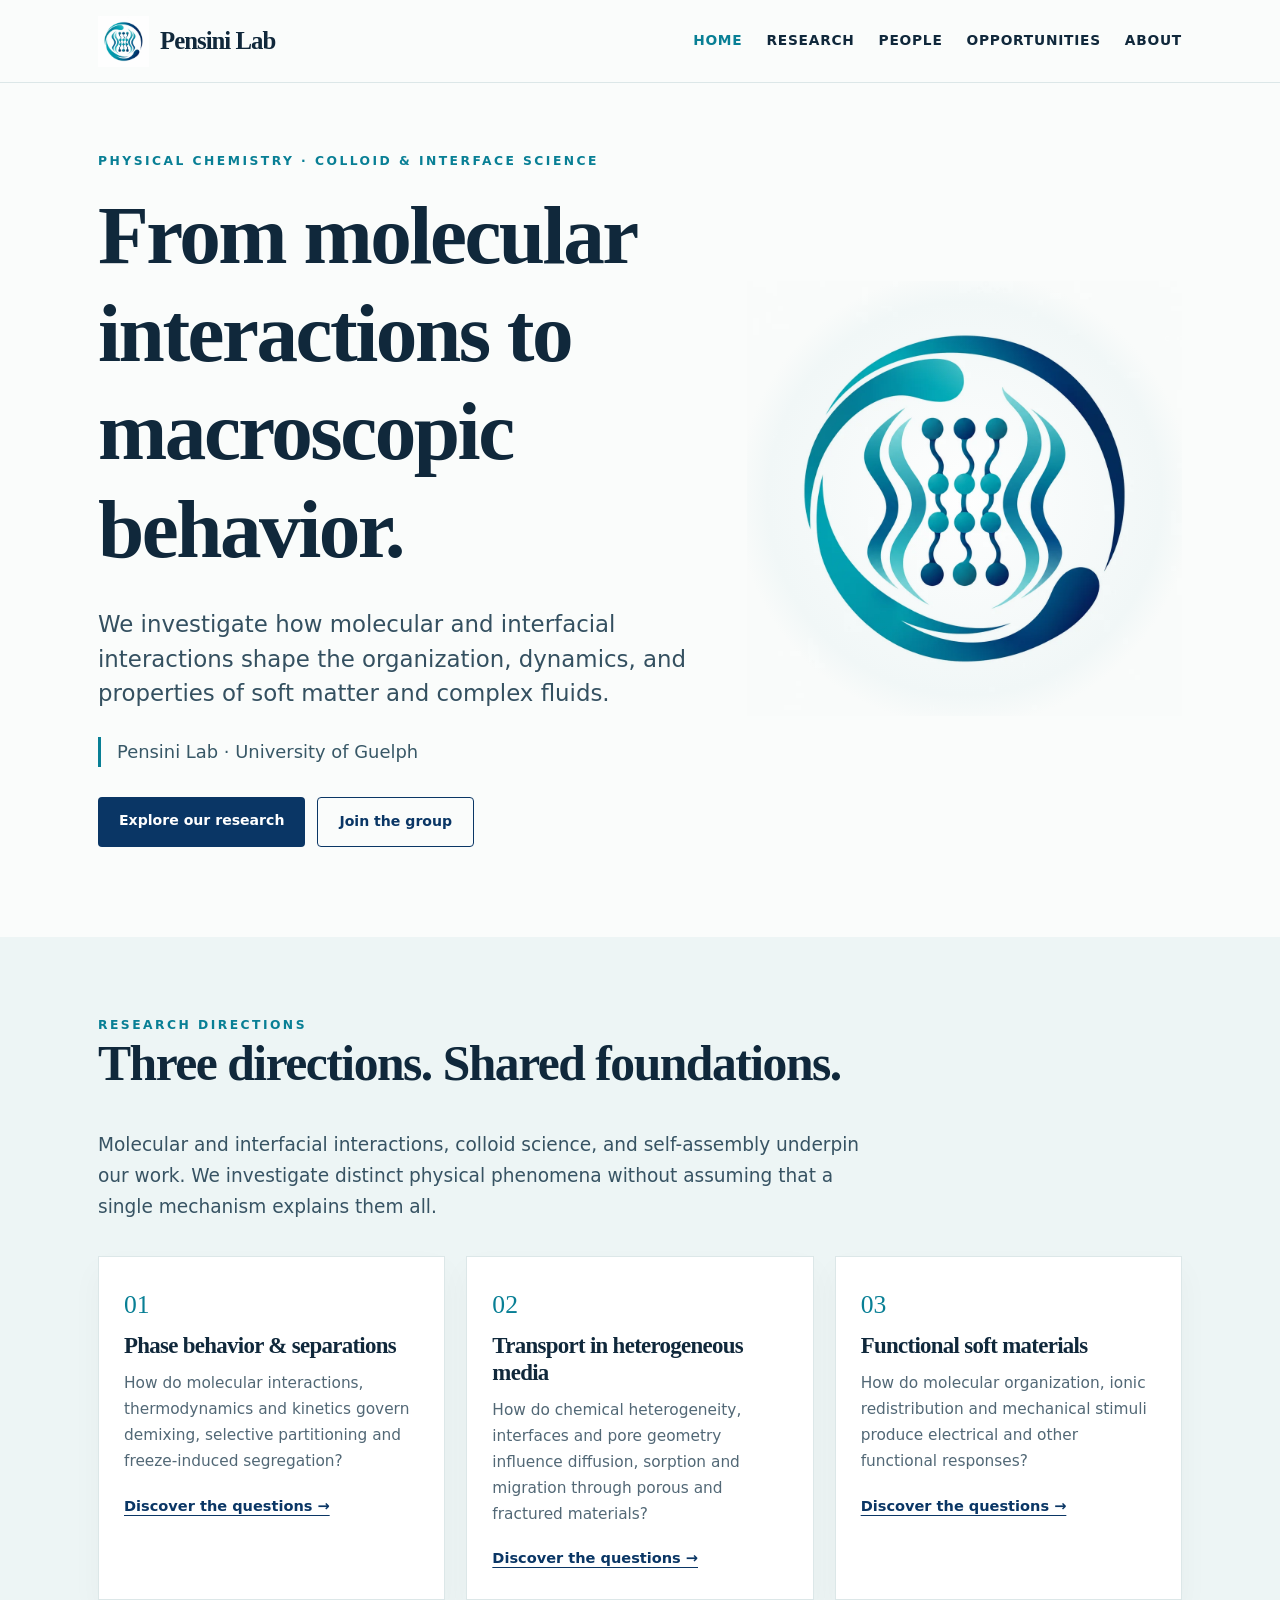
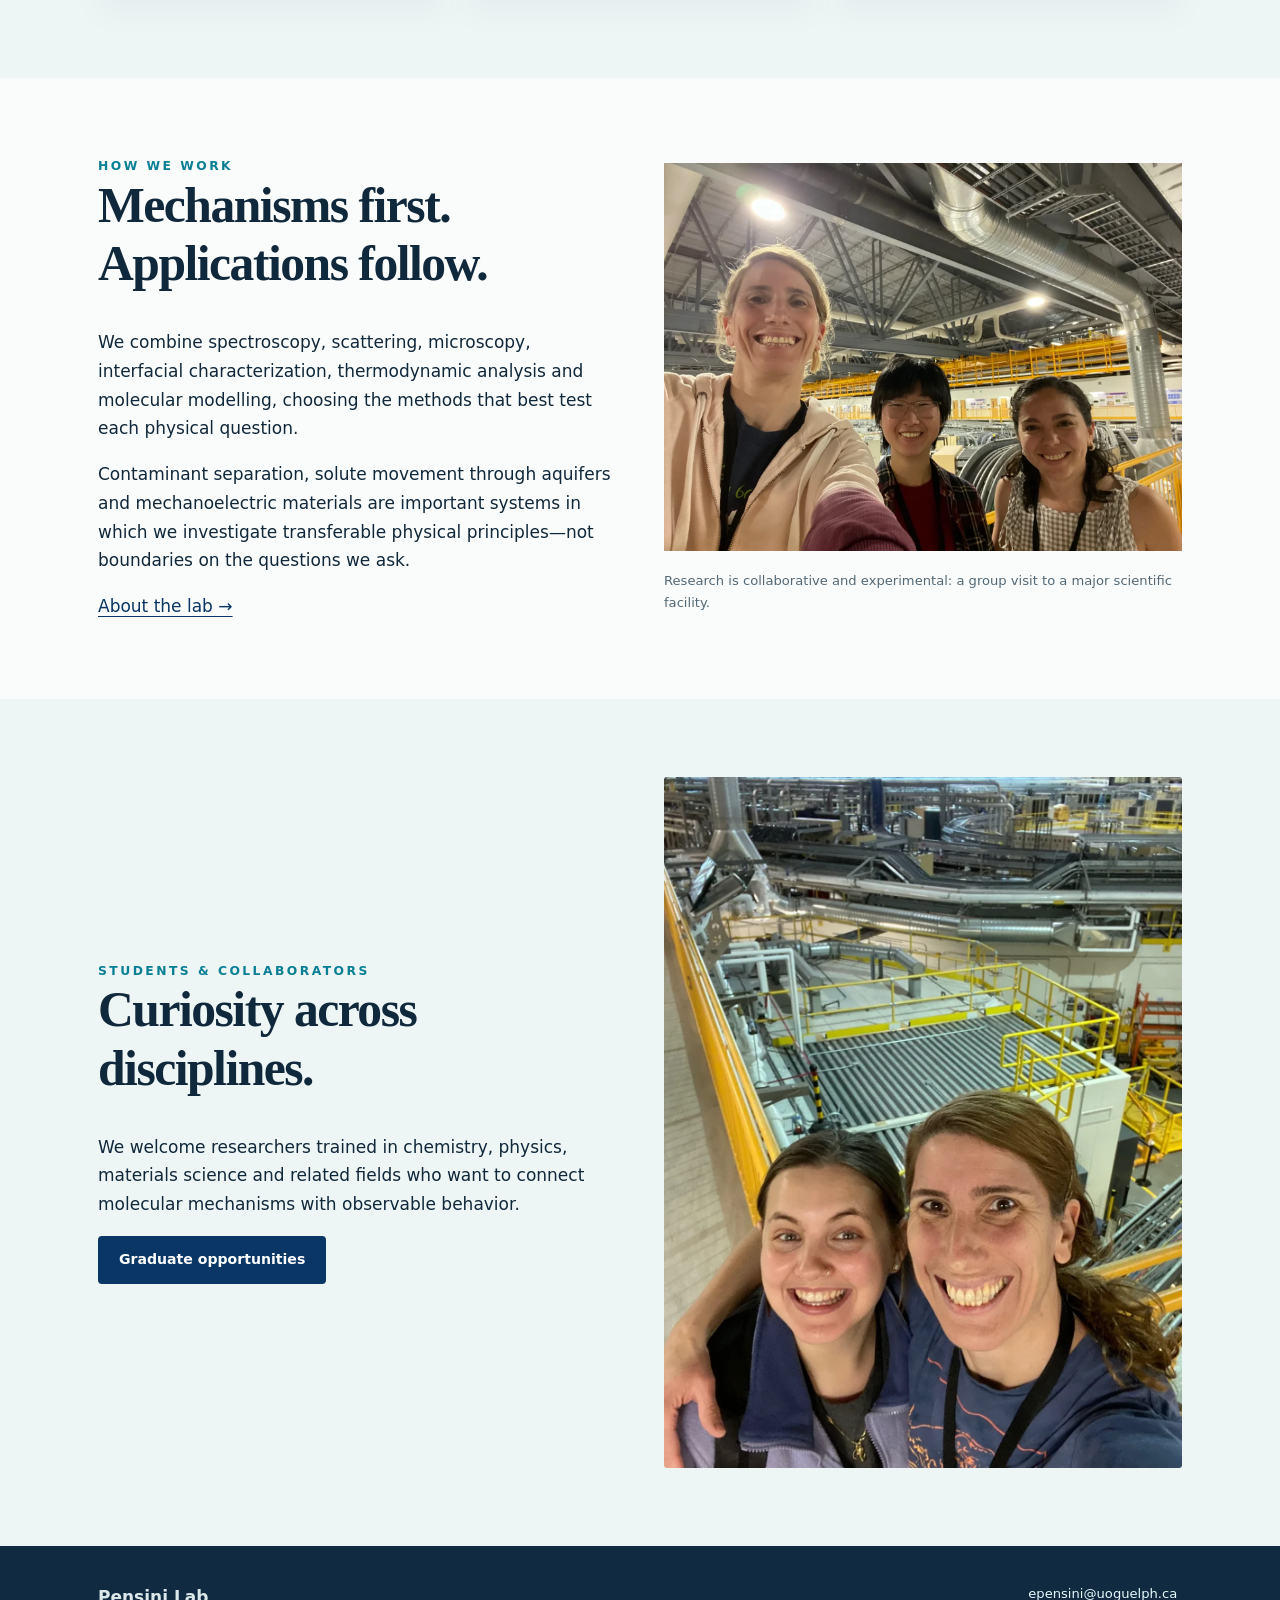
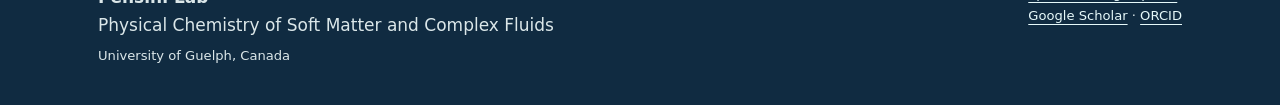
==== index.html @ 7b89d5fb "Add files via upload" ====
<!DOCTYPE html>

<html lang="en"><head><meta charset="utf-8"/><meta content="width=device-width, initial-scale=1" name="viewport"/><title>Physical Chemistry of Soft Matter and Complex Fluids | Pensini Lab</title><meta content="Pensini Lab at the University of Guelph investigates molecular interactions, colloid and interface science, phase separation, transport and mechanoelectric soft materials." name="description"/><meta content="#0a3665" name="theme-color"/><link href="assets/favicon.png" rel="icon"/><link href="assets/style.css" rel="stylesheet"/><style>
/* Embedded stylesheet — works when HTML is opened without an external CSS file. */

:root{--ink:#10283b;--sub:#526876;--teal:#087f95;--navy:#0a3665;--paper:#fafcfb;--soft:#edf5f5;--line:#dce7e8;--w:1140px}*{box-sizing:border-box}html{scroll-behavior:smooth}body{margin:0;background:var(--paper);color:var(--ink);font:17px/1.68 system-ui,-apple-system,Segoe UI,Arial,sans-serif}a{color:var(--navy);text-decoration-thickness:1px;text-underline-offset:4px}a:hover{color:var(--teal)}h1,h2,h3{font-family:Georgia,Times New Roman,serif;line-height:1.18;letter-spacing:-.03em}h1{font-size:clamp(2.7rem,6.5vw,5.7rem);margin:.17em 0 .34em}h2{font-size:clamp(2rem,4vw,3.1rem);margin:0 0 .7em}h3{font-size:1.55rem;margin:.25em 0 .5em}p{margin:0 0 1.05em}.wrap{max-width:var(--w);margin:auto;padding:0 28px}.site-head{background:rgba(250,252,251,.95);border-bottom:1px solid var(--line);position:sticky;top:0;z-index:20;backdrop-filter:blur(14px)}.nav{display:flex;gap:20px;align-items:center;justify-content:space-between;min-height:82px}.brand{display:flex;align-items:center;gap:11px;text-decoration:none;color:var(--ink);white-space:nowrap}.brand img{height:51px;width:51px;object-fit:contain}.brand strong{font-family:Georgia,serif;font-size:1.55rem;letter-spacing:-.04em}.navlinks{display:flex;gap:24px;flex-wrap:wrap;align-items:center}.navlinks a{text-decoration:none;color:var(--ink);font-size:.86rem;font-weight:650;letter-spacing:.055em;text-transform:uppercase}.navlinks a[aria-current=page],.navlinks a:hover{color:var(--teal)}.kicker{font-size:.77rem;letter-spacing:.20em;text-transform:uppercase;color:var(--teal);font-weight:780}.hero{display:grid;grid-template-columns:1.17fr .83fr;align-items:center;gap:36px;padding-top:68px;padding-bottom:90px}.hero p.lead{font-size:clamp(1.15rem,2vw,1.43rem);line-height:1.52;color:#345060;max-width:660px}.mark{display:flex;align-items:center;justify-content:center;background:radial-gradient(circle,#fff 0%,#f2f8f8 64%,transparent 74%);aspect-ratio:1}.mark img{width:100%;max-width:460px;mix-blend-mode:multiply}.tagline{border-left:3px solid var(--teal);padding-left:16px;font-size:1.12rem;color:#385867;margin:26px 0 30px}.btn{display:inline-block;text-decoration:none;border-radius:4px;background:var(--navy);color:#fff;padding:12px 21px;font-size:.88rem;font-weight:700}.btn:hover{background:var(--teal);color:white}.btn.outline{border:1px solid var(--navy);background:transparent;color:var(--navy)}.btn.outline:hover{border-color:var(--teal);color:var(--teal)}.actions{display:flex;gap:12px;flex-wrap:wrap}.section{padding:78px 0}.tint{background:var(--soft)}.intro{max-width:790px;font-size:1.16rem;color:#375363}.three{display:grid;grid-template-columns:repeat(3,1fr);gap:21px;margin-top:34px}.tile{background:white;border:1px solid var(--line);padding:27px 25px;box-shadow:0 14px 30px rgba(16,40,59,.035)}.tile .num{font-family:Georgia,serif;color:var(--teal);font-size:1.6rem}.tile h3{font-size:1.43rem}.tile p{font-size:.96rem;color:var(--sub)}.tile a{font-weight:700;font-size:.91rem}.split{display:grid;grid-template-columns:1fr 1fr;gap:48px;align-items:center}.photo{width:100%;height:auto;display:block;object-fit:cover;border-radius:3px}.photo-card{margin:0}.photo-card img{max-height:440px;object-fit:cover;width:100%}.photo-card figcaption{font-size:.82rem;color:var(--sub);margin-top:10px}.mini{font-size:.85rem;color:var(--sub)}.pagehero{padding:70px 0 30px}.pagehero h1{font-size:clamp(2.8rem,6vw,4.6rem)}.pagehero .intro{max-width:850px}.researchblock{border-top:1px solid var(--line);padding:36px 0;display:grid;grid-template-columns:.36fr .64fr;gap:42px}.researchblock .kicker{margin:4px 0 10px}.researchblock h2{font-size:2rem}.researchblock p{max-width:720px}.chips{display:flex;flex-wrap:wrap;gap:9px;margin-top:14px}.chips span{font-size:.8rem;color:#305b6d;padding:5px 11px;background:#e7f2f2;border-radius:20px}.gallery{display:grid;grid-template-columns:repeat(3,1fr);gap:16px}.gallery figure{margin:0}.gallery img{width:100%;height:260px;object-fit:cover}.gallery figcaption{font-size:.85rem;color:var(--sub);padding-top:8px}.linkbox{background:#edf5f5;padding:27px 30px;border-left:4px solid var(--teal);margin:26px 0}.muted{color:var(--sub)}.footer{background:#102b41;color:#dbe7e9;padding:37px 0}.footer a{color:#e6f9fa}.footgrid{display:flex;justify-content:space-between;gap:22px;flex-wrap:wrap}.small{font-size:.82rem}.space{height:22px}.skip{position:absolute;left:-999px}.skip:focus{left:10px;top:10px;z-index:200;background:white;padding:8px}.quote{font-family:Georgia,serif;font-size:1.5rem;line-height:1.35;color:var(--navy)}@media(max-width:860px){.hero{grid-template-columns:1fr;padding-top:44px;padding-bottom:56px}.mark{order:-1;max-width:380px;margin:0 auto}.nav{align-items:flex-start;flex-direction:column;padding-top:14px;padding-bottom:16px}.navlinks{gap:15px}.three,.gallery{grid-template-columns:1fr 1fr}.split,.researchblock{grid-template-columns:1fr}.researchblock{gap:5px}}@media(max-width:540px){.wrap{padding:0 19px}.section{padding:52px 0}.three,.gallery{grid-template-columns:1fr}.gallery img{height:auto}.navlinks{gap:12px}.navlinks a{font-size:.76rem}.brand img{width:42px;height:42px}.brand strong{font-size:1.4rem}.tile{padding:22px}}

/* Portrait photographs in the People gallery */
.gallery img[src$="researcher-portrait.webp"] { object-fit:contain; background:#e9f1f6; }

/* Authentic science imagery: maintain original aspect ratios and annotations. */
.sciencegallery{display:grid;grid-template-columns:repeat(2,minmax(0,1fr));gap:1rem;margin-top:1.6rem;grid-column:1/-1}
.sciencegallery .sciencefigure:first-child{grid-column:1/-1}
.sciencegallery-single{grid-template-columns:minmax(0,1fr);max-width:680px}
.sciencefigure{margin:0;border:1px solid #dbe5ed;border-radius:14px;overflow:hidden;background:#fff}
.sciencefigure img{display:block;width:100%;height:auto;object-fit:contain}
.sciencefigure figcaption{font-size:.88rem;line-height:1.55;color:#435870;padding:.8rem 1rem}
@media(max-width:680px){.sciencegallery{grid-template-columns:1fr}.sciencegallery .sciencefigure:first-child{grid-column:auto}}
</style><link href="https://pensinilab.com/" rel="canonical"/><meta content="website" property="og:type"/><meta content="Physical Chemistry of Soft Matter and Complex Fluids | Pensini Lab" property="og:title"/><meta content="Pensini Lab at the University of Guelph investigates molecular interactions, colloid and interface science, phase separation, transport and mechanoelectric soft materials." property="og:description"/><meta content="https://pensinilab.com/" property="og:url"/><meta content="index,follow" name="robots"/><script type="application/ld+json">{"@context": "https://schema.org", "@type": "ResearchOrganization", "name": "Pensini Lab", "url": "https://pensinilab.com", "description": "Pensini Lab at the University of Guelph investigates molecular interactions, colloid and interface science, phase separation, transport and mechanoelectric soft materials.", "parentOrganization": {"@type": "CollegeOrUniversity", "name": "University of Guelph", "url": "https://www.uoguelph.ca/"}, "founder": {"@type": "Person", "name": "Erica Pensini", "identifier": "https://orcid.org/0000-0003-1494-9789", "sameAs": ["https://www.uoguelph.ca/profile/erica-pensini", "https://scholar.google.com/citations?user=NOWkqbsAAAAJ", "https://orcid.org/0000-0003-1494-9789"]}}</script></head><body><a class="skip" href="#main">Skip to content</a><header class="site-head"><nav aria-label="Main navigation" class="nav wrap"><a class="brand" href="index.html"><img alt="Pensini Lab emblem" src="assets/logo.webp"/><strong>Pensini Lab</strong></a><div class="navlinks"><a aria-current="page" href="index.html">Home</a><a href="research.html">Research</a><a href="people.html">People</a><a href="opportunities.html">Opportunities</a><a href="about.html">About</a></div></nav></header><main id="main"><section class="hero wrap"><div><div class="kicker">Physical chemistry · Colloid &amp; interface science</div><h1>From molecular interactions to macroscopic behavior.</h1><p class="lead">We investigate how molecular and interfacial interactions shape the organization, dynamics, and properties of soft matter and complex fluids.</p><p class="tagline">Pensini Lab · University of Guelph</p><div class="actions"><a class="btn" href="research.html">Explore our research</a><a class="btn outline" href="opportunities.html">Join the group</a></div></div><div class="mark"><img alt="Circular Pensini Lab mark representing molecular organization and emergent properties" src="assets/logo.webp"/></div></section><section class="section tint"><div class="wrap"><div class="kicker">Research directions</div><h2>Three directions. Shared foundations.</h2><p class="intro">Molecular and interfacial interactions, colloid science, and self-assembly underpin our work. We investigate distinct physical phenomena without assuming that a single mechanism explains them all.</p><div class="three"><article class="tile"><div class="num">01</div><h3>Phase behavior &amp; separations</h3><p>How do molecular interactions, thermodynamics and kinetics govern demixing, selective partitioning and freeze-induced segregation?</p><a href="research.html">Discover the questions →</a></article><article class="tile"><div class="num">02</div><h3>Transport in heterogeneous media</h3><p>How do chemical heterogeneity, interfaces and pore geometry influence diffusion, sorption and migration through porous and fractured materials?</p><a href="research.html">Discover the questions →</a></article><article class="tile"><div class="num">03</div><h3>Functional soft materials</h3><p>How do molecular organization, ionic redistribution and mechanical stimuli produce electrical and other functional responses?</p><a href="research.html">Discover the questions →</a></article></div></div></section><section class="section"><div class="wrap split"><div><div class="kicker">How we work</div><h2>Mechanisms first. Applications follow.</h2><p>We combine spectroscopy, scattering, microscopy, interfacial characterization, thermodynamic analysis and molecular modelling, choosing the methods that best test each physical question.</p><p>Contaminant separation, solute movement through aquifers and mechanoelectric materials are important systems in which we investigate transferable physical principles—not boundaries on the questions we ask.</p><a href="about.html">About the lab →</a></div><figure class="photo-card"><img alt="Members of the research group during a visit to a large-scale scientific facility" loading="lazy" src="assets/beamline-team.webp"/><figcaption>Research is collaborative and experimental: a group visit to a major scientific facility.</figcaption></figure></div></section><section class="section tint"><div class="wrap split"><div><div class="kicker">Students &amp; collaborators</div><h2>Curiosity across disciplines.</h2><p>We welcome researchers trained in chemistry, physics, materials science and related fields who want to connect molecular mechanisms with observable behavior.</p><a class="btn" href="opportunities.html">Graduate opportunities</a></div><img alt="Researchers during a scientific facility visit" class="photo" loading="lazy" src="assets/beamline-colleagues.webp"/></div></section></main><footer class="footer"><div class="wrap footgrid"><div><strong>Pensini Lab</strong><br/>Physical Chemistry of Soft Matter and Complex Fluids<br/><span class="small">University of Guelph, Canada</span></div><div class="small"><a href="mailto:epensini@uoguelph.ca">epensini@uoguelph.ca</a><br/><a href="https://scholar.google.com/citations?user=NOWkqbsAAAAJ&amp;hl=en">Google Scholar</a> · <a href="https://orcid.org/0000-0003-1494-9789">ORCID</a></div></div></footer></body></html>
---- assets/style.css ----
:root{--ink:#10283b;--sub:#526876;--teal:#087f95;--navy:#0a3665;--paper:#fafcfb;--soft:#edf5f5;--line:#dce7e8;--w:1140px}*{box-sizing:border-box}html{scroll-behavior:smooth}body{margin:0;background:var(--paper);color:var(--ink);font:17px/1.68 system-ui,-apple-system,Segoe UI,Arial,sans-serif}a{color:var(--navy);text-decoration-thickness:1px;text-underline-offset:4px}a:hover{color:var(--teal)}h1,h2,h3{font-family:Georgia,Times New Roman,serif;line-height:1.18;letter-spacing:-.03em}h1{font-size:clamp(2.7rem,6.5vw,5.7rem);margin:.17em 0 .34em}h2{font-size:clamp(2rem,4vw,3.1rem);margin:0 0 .7em}h3{font-size:1.55rem;margin:.25em 0 .5em}p{margin:0 0 1.05em}.wrap{max-width:var(--w);margin:auto;padding:0 28px}.site-head{background:rgba(250,252,251,.95);border-bottom:1px solid var(--line);position:sticky;top:0;z-index:20;backdrop-filter:blur(14px)}.nav{display:flex;gap:20px;align-items:center;justify-content:space-between;min-height:82px}.brand{display:flex;align-items:center;gap:11px;text-decoration:none;color:var(--ink);white-space:nowrap}.brand img{height:51px;width:51px;object-fit:contain}.brand strong{font-family:Georgia,serif;font-size:1.55rem;letter-spacing:-.04em}.navlinks{display:flex;gap:24px;flex-wrap:wrap;align-items:center}.navlinks a{text-decoration:none;color:var(--ink);font-size:.86rem;font-weight:650;letter-spacing:.055em;text-transform:uppercase}.navlinks a[aria-current=page],.navlinks a:hover{color:var(--teal)}.kicker{font-size:.77rem;letter-spacing:.20em;text-transform:uppercase;color:var(--teal);font-weight:780}.hero{display:grid;grid-template-columns:1.17fr .83fr;align-items:center;gap:36px;padding-top:68px;padding-bottom:90px}.hero p.lead{font-size:clamp(1.15rem,2vw,1.43rem);line-height:1.52;color:#345060;max-width:660px}.mark{display:flex;align-items:center;justify-content:center;background:radial-gradient(circle,#fff 0%,#f2f8f8 64%,transparent 74%);aspect-ratio:1}.mark img{width:100%;max-width:460px;mix-blend-mode:multiply}.tagline{border-left:3px solid var(--teal);padding-left:16px;font-size:1.12rem;color:#385867;margin:26px 0 30px}.btn{display:inline-block;text-decoration:none;border-radius:4px;background:var(--navy);color:#fff;padding:12px 21px;font-size:.88rem;font-weight:700}.btn:hover{background:var(--teal);color:white}.btn.outline{border:1px solid var(--navy);background:transparent;color:var(--navy)}.btn.outline:hover{border-color:var(--teal);color:var(--teal)}.actions{display:flex;gap:12px;flex-wrap:wrap}.section{padding:78px 0}.tint{background:var(--soft)}.intro{max-width:790px;font-size:1.16rem;color:#375363}.three{display:grid;grid-template-columns:repeat(3,1fr);gap:21px;margin-top:34px}.tile{background:white;border:1px solid var(--line);padding:27px 25px;box-shadow:0 14px 30px rgba(16,40,59,.035)}.tile .num{font-family:Georgia,serif;color:var(--teal);font-size:1.6rem}.tile h3{font-size:1.43rem}.tile p{font-size:.96rem;color:var(--sub)}.tile a{font-weight:700;font-size:.91rem}.split{display:grid;grid-template-columns:1fr 1fr;gap:48px;align-items:center}.photo{width:100%;height:auto;display:block;object-fit:cover;border-radius:3px}.photo-card{margin:0}.photo-card img{max-height:440px;object-fit:cover;width:100%}.photo-card figcaption{font-size:.82rem;color:var(--sub);margin-top:10px}.mini{font-size:.85rem;color:var(--sub)}.pagehero{padding:70px 0 30px}.pagehero h1{font-size:clamp(2.8rem,6vw,4.6rem)}.pagehero .intro{max-width:850px}.researchblock{border-top:1px solid var(--line);padding:36px 0;display:grid;grid-template-columns:.36fr .64fr;gap:42px}.researchblock .kicker{margin:4px 0 10px}.researchblock h2{font-size:2rem}.researchblock p{max-width:720px}.chips{display:flex;flex-wrap:wrap;gap:9px;margin-top:14px}.chips span{font-size:.8rem;color:#305b6d;padding:5px 11px;background:#e7f2f2;border-radius:20px}.gallery{display:grid;grid-template-columns:repeat(3,1fr);gap:16px}.gallery figure{margin:0}.gallery img{width:100%;height:260px;object-fit:cover}.gallery figcaption{font-size:.85rem;color:var(--sub);padding-top:8px}.linkbox{background:#edf5f5;padding:27px 30px;border-left:4px solid var(--teal);margin:26px 0}.muted{color:var(--sub)}.footer{background:#102b41;color:#dbe7e9;padding:37px 0}.footer a{color:#e6f9fa}.footgrid{display:flex;justify-content:space-between;gap:22px;flex-wrap:wrap}.small{font-size:.82rem}.space{height:22px}.skip{position:absolute;left:-999px}.skip:focus{left:10px;top:10px;z-index:200;background:white;padding:8px}.quote{font-family:Georgia,serif;font-size:1.5rem;line-height:1.35;color:var(--navy)}@media(max-width:860px){.hero{grid-template-columns:1fr;padding-top:44px;padding-bottom:56px}.mark{order:-1;max-width:380px;margin:0 auto}.nav{align-items:flex-start;flex-direction:column;padding-top:14px;padding-bottom:16px}.navlinks{gap:15px}.three,.gallery{grid-template-columns:1fr 1fr}.split,.researchblock{grid-template-columns:1fr}.researchblock{gap:5px}}@media(max-width:540px){.wrap{padding:0 19px}.section{padding:52px 0}.three,.gallery{grid-template-columns:1fr}.gallery img{height:auto}.navlinks{gap:12px}.navlinks a{font-size:.76rem}.brand img{width:42px;height:42px}.brand strong{font-size:1.4rem}.tile{padding:22px}}

/* Portrait photographs in the People gallery */
.gallery img[src$="researcher-portrait.webp"] { object-fit:contain; background:#e9f1f6; }

/* Authentic science imagery: maintain original aspect ratios and annotations. */
.sciencegallery{display:grid;grid-template-columns:repeat(2,minmax(0,1fr));gap:1rem;margin-top:1.6rem;grid-column:1/-1}
.sciencegallery .sciencefigure:first-child{grid-column:1/-1}
.sciencegallery-single{grid-template-columns:minmax(0,1fr);max-width:680px}
.sciencefigure{margin:0;border:1px solid #dbe5ed;border-radius:14px;overflow:hidden;background:#fff}
.sciencefigure img{display:block;width:100%;height:auto;object-fit:contain}
.sciencefigure figcaption{font-size:.88rem;line-height:1.55;color:#435870;padding:.8rem 1rem}
@media(max-width:680px){.sciencegallery{grid-template-columns:1fr}.sciencegallery .sciencefigure:first-child{grid-column:auto}}

/* Preserve the complete annotated historical group photographs, including labels at the edges. */
.gallery img.annotated-photo{height:auto;object-fit:contain;max-height:none;background:transparent;}


/* Scientific feature, editable concept graphic, and research approach panels */
.science-subhead{grid-column:1/-1;margin:1rem 0 0;font-size:1.5rem}
.science-intro{grid-column:1/-1;max-width:850px;color:var(--sub);margin:-.4rem 0 0}
.concept-figure{margin:2.2rem 0 0;padding:20px;background:#fff;border:1px solid var(--line);border-radius:8px}
.concept-figure svg{display:block;width:100%;height:auto}
.concept-figure figcaption{margin-top:10px;font-size:.83rem;color:var(--sub)}
.approach-grid{display:grid;grid-template-columns:repeat(3,minmax(0,1fr));gap:20px;margin-top:30px}
.approach-grid>div{padding:24px;border:1px solid var(--line);background:white}
.approach-grid h3{font-size:1.3rem}
.approach-grid p{font-size:.96rem;color:var(--sub)}
@media(max-width:800px){.approach-grid{grid-template-columns:1fr}}
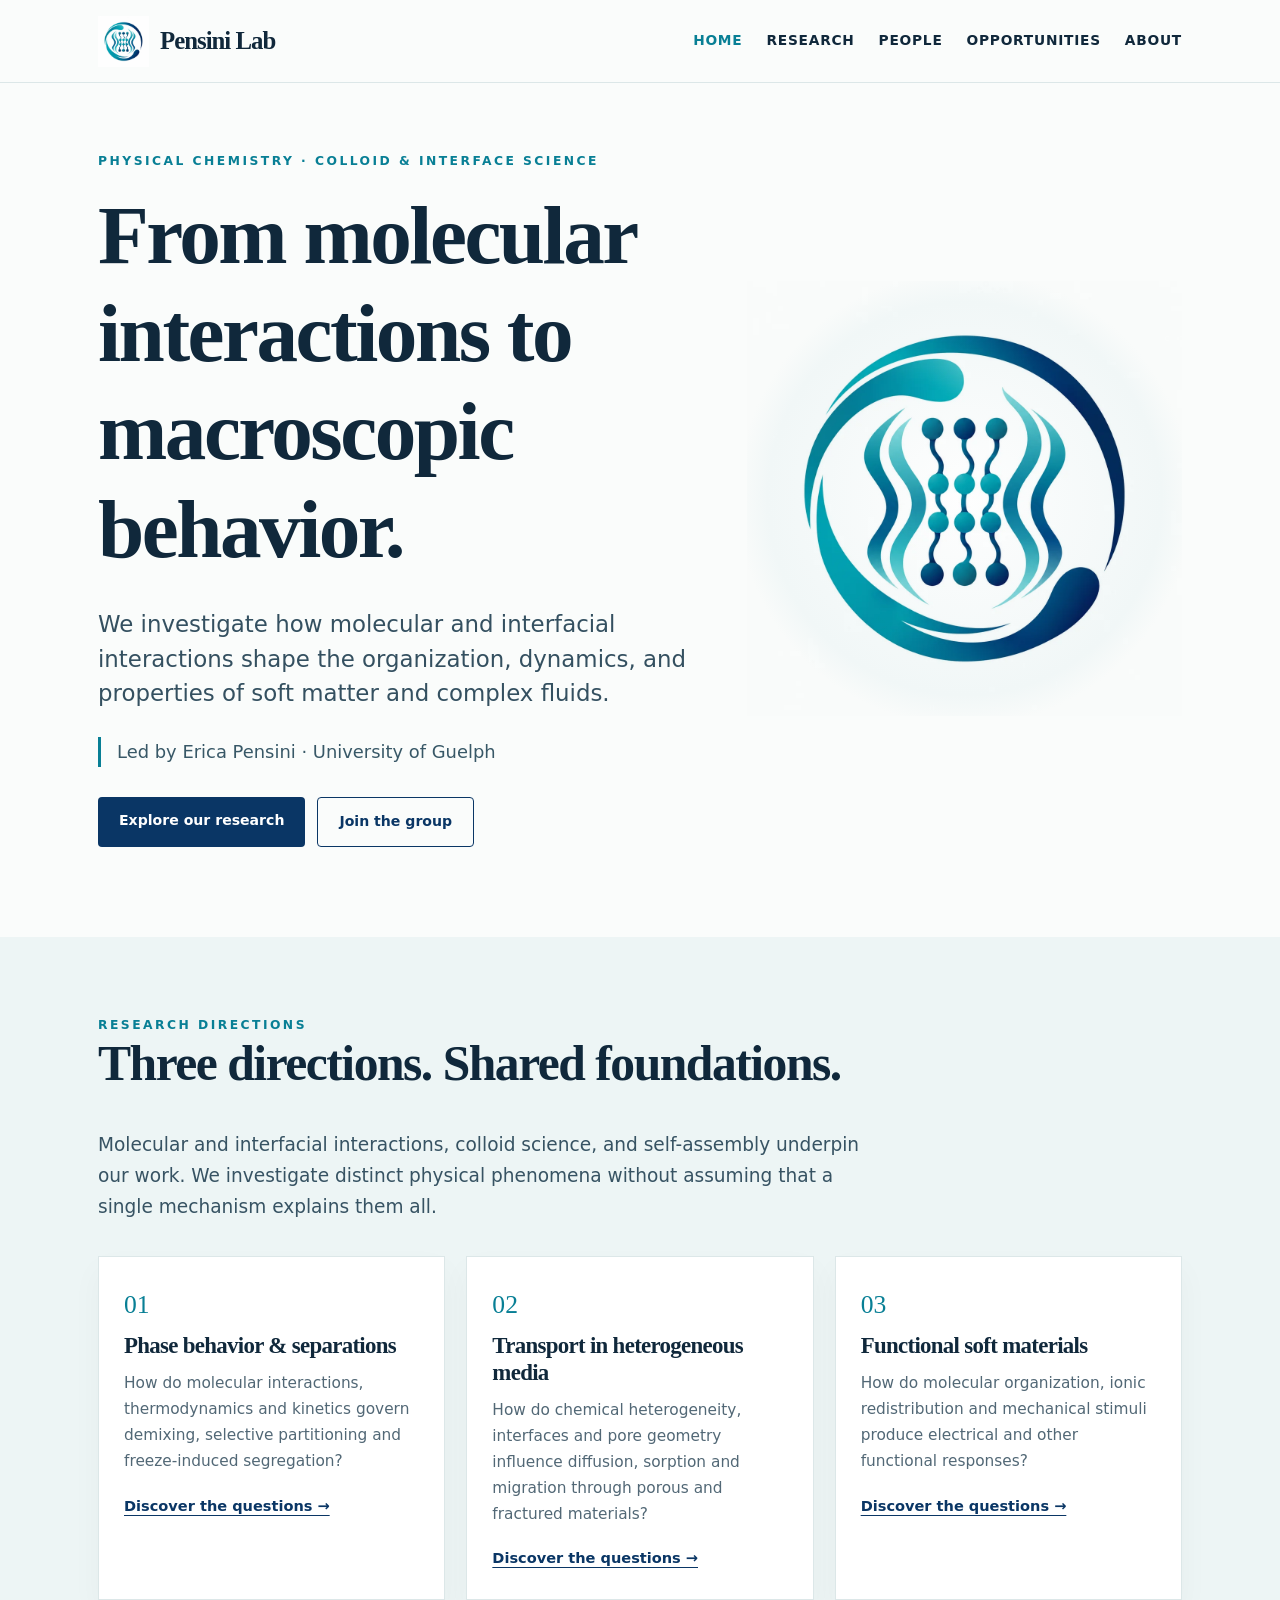
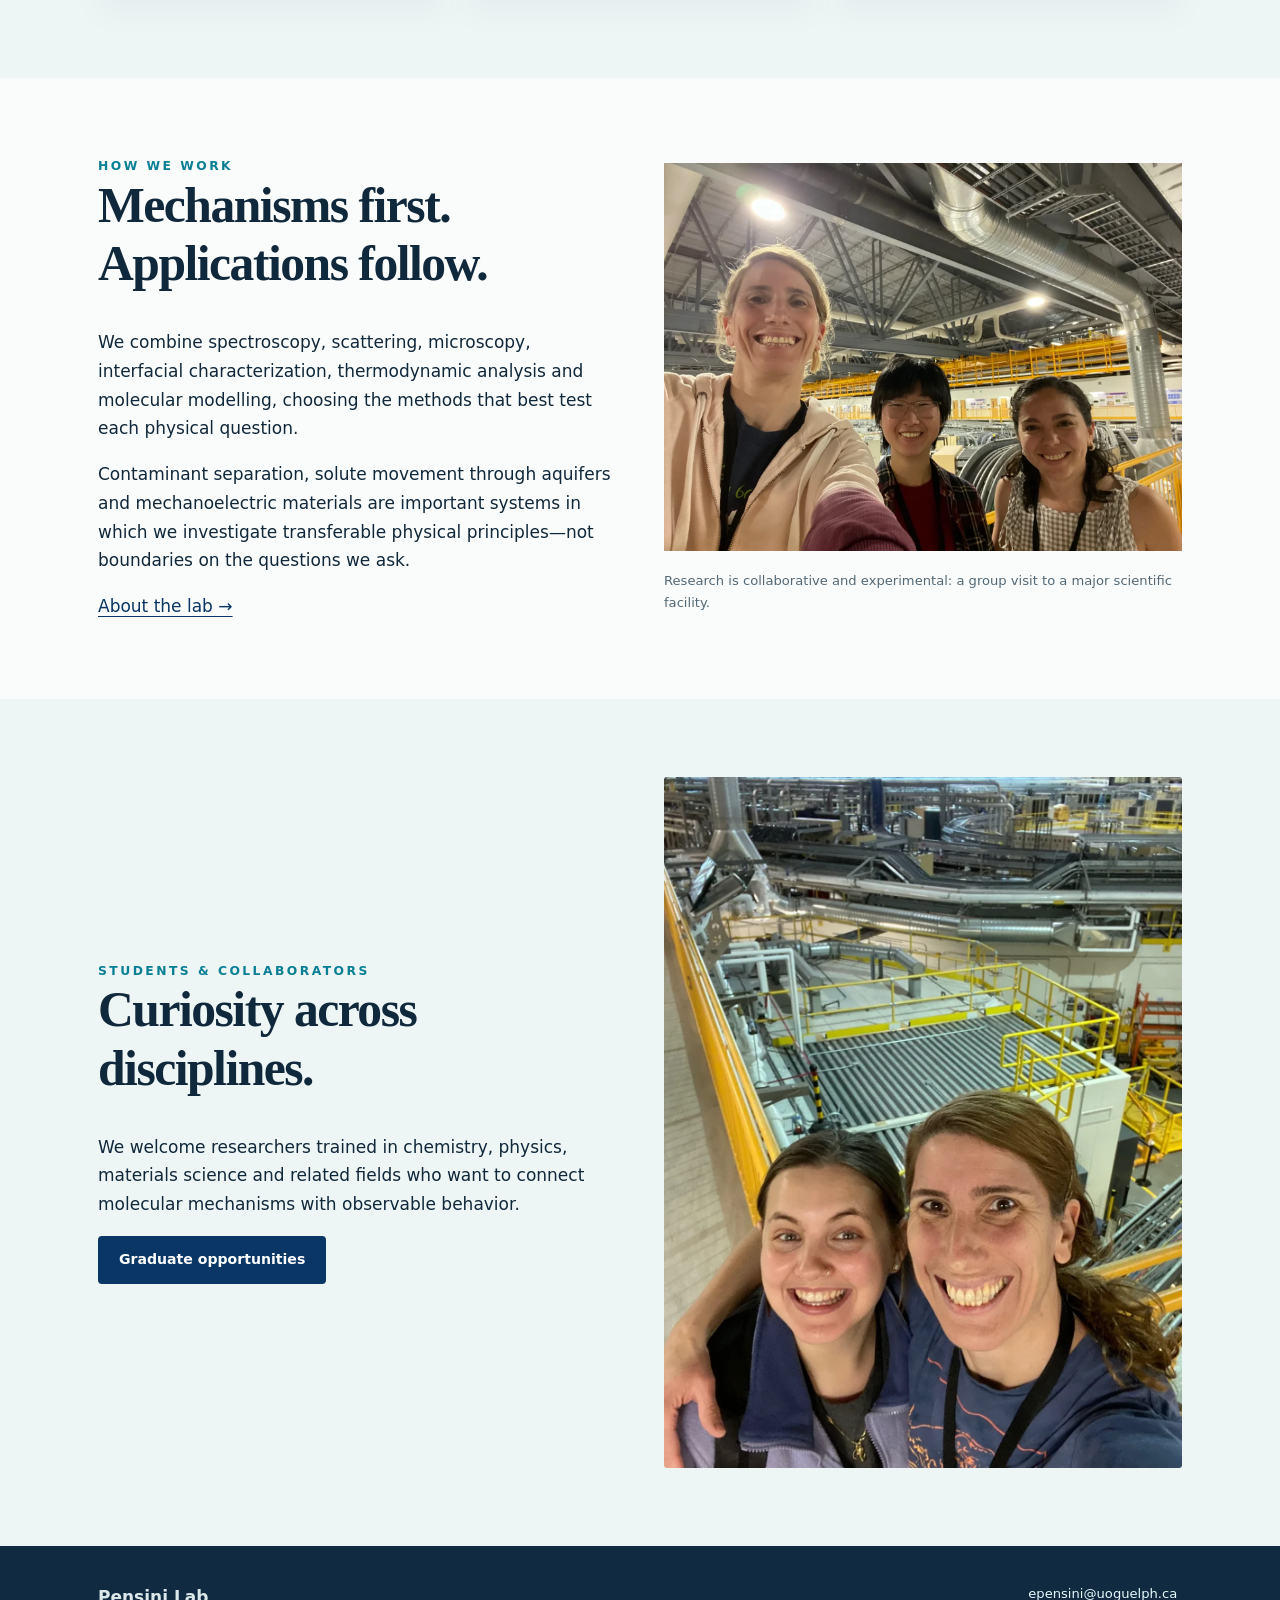
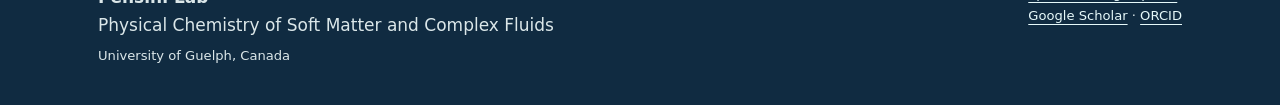
==== commit e3cfbf64: "Identify Erica Pensini clearly in website content and metadata" ====
--- a/index.html
+++ b/index.html
@@ -1,6 +1,6 @@
 <!DOCTYPE html>
 
-<html lang="en"><head><meta charset="utf-8"/><meta content="width=device-width, initial-scale=1" name="viewport"/><title>Physical Chemistry of Soft Matter and Complex Fluids | Pensini Lab</title><meta content="Pensini Lab at the University of Guelph investigates molecular interactions, colloid and interface science, phase separation, transport and mechanoelectric soft materials." name="description"/><meta content="#0a3665" name="theme-color"/><link href="assets/favicon.png" rel="icon"/><link href="assets/style.css" rel="stylesheet"/><style>
+<html lang="en"><head><meta charset="utf-8"/><meta content="width=device-width, initial-scale=1" name="viewport"/><title>Erica Pensini | Physical Chemistry of Soft Matter and Complex Fluids | Pensini Lab</title><meta content="Pensini Lab, led by Erica Pensini at the University of Guelph, investigates physical chemistry, soft matter, complex fluids, phase behavior, transport and mechanoelectric materials." name="description"/><meta content="#0a3665" name="theme-color"/><link href="assets/favicon.png" rel="icon"/><link href="assets/style.css" rel="stylesheet"/><style>
 /* Embedded stylesheet — works when HTML is opened without an external CSS file. */
 
 :root{--ink:#10283b;--sub:#526876;--teal:#087f95;--navy:#0a3665;--paper:#fafcfb;--soft:#edf5f5;--line:#dce7e8;--w:1140px}*{box-sizing:border-box}html{scroll-behavior:smooth}body{margin:0;background:var(--paper);color:var(--ink);font:17px/1.68 system-ui,-apple-system,Segoe UI,Arial,sans-serif}a{color:var(--navy);text-decoration-thickness:1px;text-underline-offset:4px}a:hover{color:var(--teal)}h1,h2,h3{font-family:Georgia,Times New Roman,serif;line-height:1.18;letter-spacing:-.03em}h1{font-size:clamp(2.7rem,6.5vw,5.7rem);margin:.17em 0 .34em}h2{font-size:clamp(2rem,4vw,3.1rem);margin:0 0 .7em}h3{font-size:1.55rem;margin:.25em 0 .5em}p{margin:0 0 1.05em}.wrap{max-width:var(--w);margin:auto;padding:0 28px}.site-head{background:rgba(250,252,251,.95);border-bottom:1px solid var(--line);position:sticky;top:0;z-index:20;backdrop-filter:blur(14px)}.nav{display:flex;gap:20px;align-items:center;justify-content:space-between;min-height:82px}.brand{display:flex;align-items:center;gap:11px;text-decoration:none;color:var(--ink);white-space:nowrap}.brand img{height:51px;width:51px;object-fit:contain}.brand strong{font-family:Georgia,serif;font-size:1.55rem;letter-spacing:-.04em}.navlinks{display:flex;gap:24px;flex-wrap:wrap;align-items:center}.navlinks a{text-decoration:none;color:var(--ink);font-size:.86rem;font-weight:650;letter-spacing:.055em;text-transform:uppercase}.navlinks a[aria-current=page],.navlinks a:hover{color:var(--teal)}.kicker{font-size:.77rem;letter-spacing:.20em;text-transform:uppercase;color:var(--teal);font-weight:780}.hero{display:grid;grid-template-columns:1.17fr .83fr;align-items:center;gap:36px;padding-top:68px;padding-bottom:90px}.hero p.lead{font-size:clamp(1.15rem,2vw,1.43rem);line-height:1.52;color:#345060;max-width:660px}.mark{display:flex;align-items:center;justify-content:center;background:radial-gradient(circle,#fff 0%,#f2f8f8 64%,transparent 74%);aspect-ratio:1}.mark img{width:100%;max-width:460px;mix-blend-mode:multiply}.tagline{border-left:3px solid var(--teal);padding-left:16px;font-size:1.12rem;color:#385867;margin:26px 0 30px}.btn{display:inline-block;text-decoration:none;border-radius:4px;background:var(--navy);color:#fff;padding:12px 21px;font-size:.88rem;font-weight:700}.btn:hover{background:var(--teal);color:white}.btn.outline{border:1px solid var(--navy);background:transparent;color:var(--navy)}.btn.outline:hover{border-color:var(--teal);color:var(--teal)}.actions{display:flex;gap:12px;flex-wrap:wrap}.section{padding:78px 0}.tint{background:var(--soft)}.intro{max-width:790px;font-size:1.16rem;color:#375363}.three{display:grid;grid-template-columns:repeat(3,1fr);gap:21px;margin-top:34px}.tile{background:white;border:1px solid var(--line);padding:27px 25px;box-shadow:0 14px 30px rgba(16,40,59,.035)}.tile .num{font-family:Georgia,serif;color:var(--teal);font-size:1.6rem}.tile h3{font-size:1.43rem}.tile p{font-size:.96rem;color:var(--sub)}.tile a{font-weight:700;font-size:.91rem}.split{display:grid;grid-template-columns:1fr 1fr;gap:48px;align-items:center}.photo{width:100%;height:auto;display:block;object-fit:cover;border-radius:3px}.photo-card{margin:0}.photo-card img{max-height:440px;object-fit:cover;width:100%}.photo-card figcaption{font-size:.82rem;color:var(--sub);margin-top:10px}.mini{font-size:.85rem;color:var(--sub)}.pagehero{padding:70px 0 30px}.pagehero h1{font-size:clamp(2.8rem,6vw,4.6rem)}.pagehero .intro{max-width:850px}.researchblock{border-top:1px solid var(--line);padding:36px 0;display:grid;grid-template-columns:.36fr .64fr;gap:42px}.researchblock .kicker{margin:4px 0 10px}.researchblock h2{font-size:2rem}.researchblock p{max-width:720px}.chips{display:flex;flex-wrap:wrap;gap:9px;margin-top:14px}.chips span{font-size:.8rem;color:#305b6d;padding:5px 11px;background:#e7f2f2;border-radius:20px}.gallery{display:grid;grid-template-columns:repeat(3,1fr);gap:16px}.gallery figure{margin:0}.gallery img{width:100%;height:260px;object-fit:cover}.gallery figcaption{font-size:.85rem;color:var(--sub);padding-top:8px}.linkbox{background:#edf5f5;padding:27px 30px;border-left:4px solid var(--teal);margin:26px 0}.muted{color:var(--sub)}.footer{background:#102b41;color:#dbe7e9;padding:37px 0}.footer a{color:#e6f9fa}.footgrid{display:flex;justify-content:space-between;gap:22px;flex-wrap:wrap}.small{font-size:.82rem}.space{height:22px}.skip{position:absolute;left:-999px}.skip:focus{left:10px;top:10px;z-index:200;background:white;padding:8px}.quote{font-family:Georgia,serif;font-size:1.5rem;line-height:1.35;color:var(--navy)}@media(max-width:860px){.hero{grid-template-columns:1fr;padding-top:44px;padding-bottom:56px}.mark{order:-1;max-width:380px;margin:0 auto}.nav{align-items:flex-start;flex-direction:column;padding-top:14px;padding-bottom:16px}.navlinks{gap:15px}.three,.gallery{grid-template-columns:1fr 1fr}.split,.researchblock{grid-template-columns:1fr}.researchblock{gap:5px}}@media(max-width:540px){.wrap{padding:0 19px}.section{padding:52px 0}.three,.gallery{grid-template-columns:1fr}.gallery img{height:auto}.navlinks{gap:12px}.navlinks a{font-size:.76rem}.brand img{width:42px;height:42px}.brand strong{font-size:1.4rem}.tile{padding:22px}}
@@ -16,4 +16,4 @@
 .sciencefigure img{display:block;width:100%;height:auto;object-fit:contain}
 .sciencefigure figcaption{font-size:.88rem;line-height:1.55;color:#435870;padding:.8rem 1rem}
 @media(max-width:680px){.sciencegallery{grid-template-columns:1fr}.sciencegallery .sciencefigure:first-child{grid-column:auto}}
-</style><link href="https://pensinilab.com/" rel="canonical"/><meta content="website" property="og:type"/><meta content="Physical Chemistry of Soft Matter and Complex Fluids | Pensini Lab" property="og:title"/><meta content="Pensini Lab at the University of Guelph investigates molecular interactions, colloid and interface science, phase separation, transport and mechanoelectric soft materials." property="og:description"/><meta content="https://pensinilab.com/" property="og:url"/><meta content="index,follow" name="robots"/><script type="application/ld+json">{"@context": "https://schema.org", "@type": "ResearchOrganization", "name": "Pensini Lab", "url": "https://pensinilab.com", "description": "Pensini Lab at the University of Guelph investigates molecular interactions, colloid and interface science, phase separation, transport and mechanoelectric soft materials.", "parentOrganization": {"@type": "CollegeOrUniversity", "name": "University of Guelph", "url": "https://www.uoguelph.ca/"}, "founder": {"@type": "Person", "name": "Erica Pensini", "identifier": "https://orcid.org/0000-0003-1494-9789", "sameAs": ["https://www.uoguelph.ca/profile/erica-pensini", "https://scholar.google.com/citations?user=NOWkqbsAAAAJ", "https://orcid.org/0000-0003-1494-9789"]}}</script></head><body><a class="skip" href="#main">Skip to content</a><header class="site-head"><nav aria-label="Main navigation" class="nav wrap"><a class="brand" href="index.html"><img alt="Pensini Lab emblem" src="assets/logo.webp"/><strong>Pensini Lab</strong></a><div class="navlinks"><a aria-current="page" href="index.html">Home</a><a href="research.html">Research</a><a href="people.html">People</a><a href="opportunities.html">Opportunities</a><a href="about.html">About</a></div></nav></header><main id="main"><section class="hero wrap"><div><div class="kicker">Physical chemistry · Colloid &amp; interface science</div><h1>From molecular interactions to macroscopic behavior.</h1><p class="lead">We investigate how molecular and interfacial interactions shape the organization, dynamics, and properties of soft matter and complex fluids.</p><p class="tagline">Pensini Lab · University of Guelph</p><div class="actions"><a class="btn" href="research.html">Explore our research</a><a class="btn outline" href="opportunities.html">Join the group</a></div></div><div class="mark"><img alt="Circular Pensini Lab mark representing molecular organization and emergent properties" src="assets/logo.webp"/></div></section><section class="section tint"><div class="wrap"><div class="kicker">Research directions</div><h2>Three directions. Shared foundations.</h2><p class="intro">Molecular and interfacial interactions, colloid science, and self-assembly underpin our work. We investigate distinct physical phenomena without assuming that a single mechanism explains them all.</p><div class="three"><article class="tile"><div class="num">01</div><h3>Phase behavior &amp; separations</h3><p>How do molecular interactions, thermodynamics and kinetics govern demixing, selective partitioning and freeze-induced segregation?</p><a href="research.html">Discover the questions →</a></article><article class="tile"><div class="num">02</div><h3>Transport in heterogeneous media</h3><p>How do chemical heterogeneity, interfaces and pore geometry influence diffusion, sorption and migration through porous and fractured materials?</p><a href="research.html">Discover the questions →</a></article><article class="tile"><div class="num">03</div><h3>Functional soft materials</h3><p>How do molecular organization, ionic redistribution and mechanical stimuli produce electrical and other functional responses?</p><a href="research.html">Discover the questions →</a></article></div></div></section><section class="section"><div class="wrap split"><div><div class="kicker">How we work</div><h2>Mechanisms first. Applications follow.</h2><p>We combine spectroscopy, scattering, microscopy, interfacial characterization, thermodynamic analysis and molecular modelling, choosing the methods that best test each physical question.</p><p>Contaminant separation, solute movement through aquifers and mechanoelectric materials are important systems in which we investigate transferable physical principles—not boundaries on the questions we ask.</p><a href="about.html">About the lab →</a></div><figure class="photo-card"><img alt="Members of the research group during a visit to a large-scale scientific facility" loading="lazy" src="assets/beamline-team.webp"/><figcaption>Research is collaborative and experimental: a group visit to a major scientific facility.</figcaption></figure></div></section><section class="section tint"><div class="wrap split"><div><div class="kicker">Students &amp; collaborators</div><h2>Curiosity across disciplines.</h2><p>We welcome researchers trained in chemistry, physics, materials science and related fields who want to connect molecular mechanisms with observable behavior.</p><a class="btn" href="opportunities.html">Graduate opportunities</a></div><img alt="Researchers during a scientific facility visit" class="photo" loading="lazy" src="assets/beamline-colleagues.webp"/></div></section></main><footer class="footer"><div class="wrap footgrid"><div><strong>Pensini Lab</strong><br/>Physical Chemistry of Soft Matter and Complex Fluids<br/><span class="small">University of Guelph, Canada</span></div><div class="small"><a href="mailto:epensini@uoguelph.ca">epensini@uoguelph.ca</a><br/><a href="https://scholar.google.com/citations?user=NOWkqbsAAAAJ&amp;hl=en">Google Scholar</a> · <a href="https://orcid.org/0000-0003-1494-9789">ORCID</a></div></div></footer></body></html>+</style><link href="https://pensinilab.com/" rel="canonical"/><meta content="website" property="og:type"/><meta content="Erica Pensini | Physical Chemistry of Soft Matter and Complex Fluids | Pensini Lab" property="og:title"/><meta content="Pensini Lab, led by Erica Pensini at the University of Guelph, investigates physical chemistry, soft matter, complex fluids, phase behavior, transport and mechanoelectric materials." property="og:description"/><meta content="https://pensinilab.com/" property="og:url"/><meta content="index,follow" name="robots"/><script type="application/ld+json">{"@context": "https://schema.org", "@type": "ResearchOrganization", "name": "Pensini Lab", "url": "https://pensinilab.com", "description": "Pensini Lab, led by Erica Pensini at the University of Guelph, investigates physical chemistry, soft matter, complex fluids, phase behavior, transport and mechanoelectric materials.", "parentOrganization": {"@type": "CollegeOrUniversity", "name": "University of Guelph", "url": "https://www.uoguelph.ca/"}, "founder": {"@type": "Person", "name": "Erica Pensini", "identifier": "https://orcid.org/0000-0003-1494-9789", "sameAs": ["https://www.uoguelph.ca/profile/erica-pensini", "https://scholar.google.com/citations?user=NOWkqbsAAAAJ", "https://orcid.org/0000-0003-1494-9789"]}}</script></head><body><a class="skip" href="#main">Skip to content</a><header class="site-head"><nav aria-label="Main navigation" class="nav wrap"><a class="brand" href="index.html"><img alt="Pensini Lab emblem" src="assets/logo.webp"/><strong>Pensini Lab</strong></a><div class="navlinks"><a aria-current="page" href="index.html">Home</a><a href="research.html">Research</a><a href="people.html">People</a><a href="opportunities.html">Opportunities</a><a href="about.html">About</a></div></nav></header><main id="main"><section class="hero wrap"><div><div class="kicker">Physical chemistry · Colloid &amp; interface science</div><h1>From molecular interactions to macroscopic behavior.</h1><p class="lead">We investigate how molecular and interfacial interactions shape the organization, dynamics, and properties of soft matter and complex fluids.</p><p class="tagline">Led by Erica Pensini · University of Guelph</p><div class="actions"><a class="btn" href="research.html">Explore our research</a><a class="btn outline" href="opportunities.html">Join the group</a></div></div><div class="mark"><img alt="Circular Pensini Lab mark representing molecular organization and emergent properties" src="assets/logo.webp"/></div></section><section class="section tint"><div class="wrap"><div class="kicker">Research directions</div><h2>Three directions. Shared foundations.</h2><p class="intro">Molecular and interfacial interactions, colloid science, and self-assembly underpin our work. We investigate distinct physical phenomena without assuming that a single mechanism explains them all.</p><div class="three"><article class="tile"><div class="num">01</div><h3>Phase behavior &amp; separations</h3><p>How do molecular interactions, thermodynamics and kinetics govern demixing, selective partitioning and freeze-induced segregation?</p><a href="research.html">Discover the questions →</a></article><article class="tile"><div class="num">02</div><h3>Transport in heterogeneous media</h3><p>How do chemical heterogeneity, interfaces and pore geometry influence diffusion, sorption and migration through porous and fractured materials?</p><a href="research.html">Discover the questions →</a></article><article class="tile"><div class="num">03</div><h3>Functional soft materials</h3><p>How do molecular organization, ionic redistribution and mechanical stimuli produce electrical and other functional responses?</p><a href="research.html">Discover the questions →</a></article></div></div></section><section class="section"><div class="wrap split"><div><div class="kicker">How we work</div><h2>Mechanisms first. Applications follow.</h2><p>We combine spectroscopy, scattering, microscopy, interfacial characterization, thermodynamic analysis and molecular modelling, choosing the methods that best test each physical question.</p><p>Contaminant separation, solute movement through aquifers and mechanoelectric materials are important systems in which we investigate transferable physical principles—not boundaries on the questions we ask.</p><a href="about.html">About the lab →</a></div><figure class="photo-card"><img alt="Members of the research group during a visit to a large-scale scientific facility" loading="lazy" src="assets/beamline-team.webp"/><figcaption>Research is collaborative and experimental: a group visit to a major scientific facility.</figcaption></figure></div></section><section class="section tint"><div class="wrap split"><div><div class="kicker">Students &amp; collaborators</div><h2>Curiosity across disciplines.</h2><p>We welcome researchers trained in chemistry, physics, materials science and related fields who want to connect molecular mechanisms with observable behavior.</p><a class="btn" href="opportunities.html">Graduate opportunities</a></div><img alt="Researchers during a scientific facility visit" class="photo" loading="lazy" src="assets/beamline-colleagues.webp"/></div></section></main><footer class="footer"><div class="wrap footgrid"><div><strong>Pensini Lab</strong><br/>Physical Chemistry of Soft Matter and Complex Fluids<br/><span class="small">University of Guelph, Canada</span></div><div class="small"><a href="mailto:epensini@uoguelph.ca">epensini@uoguelph.ca</a><br/><a href="https://scholar.google.com/citations?user=NOWkqbsAAAAJ&amp;hl=en">Google Scholar</a> · <a href="https://orcid.org/0000-0003-1494-9789">ORCID</a></div></div></footer></body></html>
